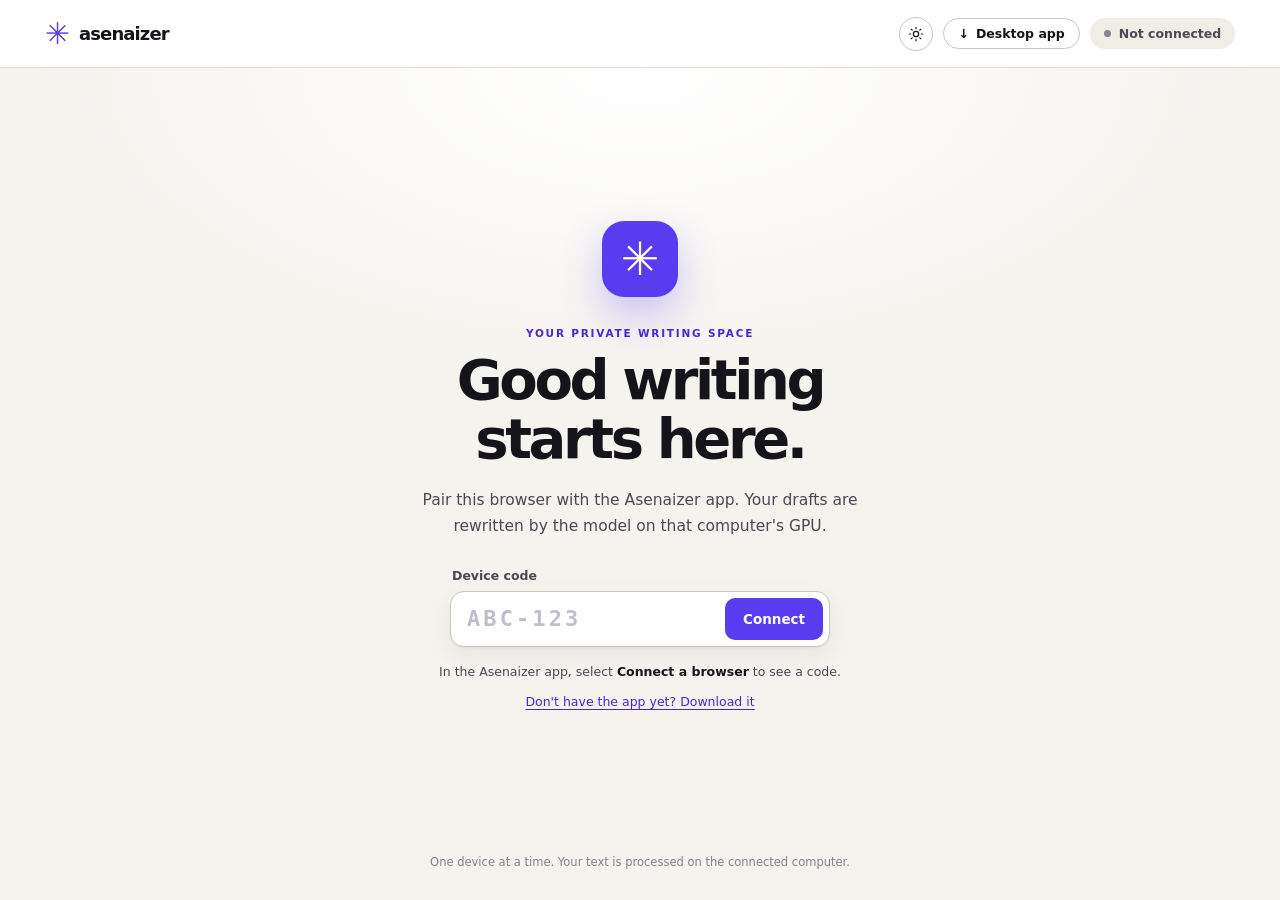
==== docs/index.html @ 54531449 "feat: Asenaizer web workspace, tray companion and local GPU bridge - Static site (docs/): code pairi" ====
<!doctype html>
<html lang="en">
<head>
  <meta charset="utf-8">
  <meta name="viewport" content="width=device-width, initial-scale=1">
  <meta name="color-scheme" content="light dark">
  <meta http-equiv="Content-Security-Policy" content="default-src 'none'; script-src 'self'; style-src 'self'; connect-src http://127.0.0.1:*; img-src 'self' data:; base-uri 'none'; form-action 'none'">
  <title>Asenaizer — A quieter way to rewrite</title>
  <meta name="description" content="A focused writing workspace powered by a model on your own device.">
  <script src="theme.js"></script>
  <link rel="stylesheet" href="style.css">
  <script src="app.js" defer></script>
</head>
<body>
  <header class="topbar">
    <a class="brand" href="./" aria-label="Asenaizer home"><span class="brand-symbol" aria-hidden="true">✳</span><span>asenaizer</span></a>
    <div class="top-actions"><button class="theme-toggle" id="theme-toggle" type="button" aria-label="Switch theme"><svg class="sun" viewBox="0 0 24 24" aria-hidden="true"><circle cx="12" cy="12" r="4"/><path d="M12 2v2M12 20v2M4.9 4.9l1.4 1.4M17.7 17.7l1.4 1.4M2 12h2M20 12h2M4.9 19.1l1.4-1.4M17.7 6.3l1.4-1.4"/></svg><svg class="moon" viewBox="0 0 24 24" aria-hidden="true"><path d="M20 14.5A8 8 0 0 1 9.5 4a8 8 0 1 0 10.5 10.5z"/></svg></button><button class="download-trigger" id="open-download" type="button" aria-haspopup="dialog" aria-label="Desktop app"><span aria-hidden="true">↓</span><span class="dl-text">Desktop app</span></button><div class="device-menu-wrap">
        <button class="connection-status" id="connection-status" type="button" aria-haspopup="menu" aria-expanded="false" aria-controls="device-menu"><span class="status-dot"></span><span id="connection-label">Not connected</span></button>
        <div id="device-menu" class="device-menu" role="menu" hidden>
          <p class="device-menu-head"><span>Connected device</span><strong id="device-name">—</strong></p>
          <button role="menuitem" id="disconnect" type="button">Disconnect</button>
          <button role="menuitem" id="pair-other" type="button">Connect another device</button>
          <button role="menuitem" id="forget-device" class="danger" type="button">Forget this device</button>
        </div>
      </div></div>
  </header>

  <main id="connect-screen" class="connect-screen">
    <div class="connect-content">
      <div class="connect-emblem" aria-hidden="true">✳</div>
      <p class="overline">YOUR PRIVATE WRITING SPACE</p>
      <h1>Good writing starts here.</h1>
      <p class="connect-lede">Pair this browser with the Asenaizer app. Your drafts are rewritten by the model on that computer's GPU.</p>
      <div id="reconnect-box" class="reconnect-box" hidden>
        <button id="reconnect" class="primary-button connect-button" type="button">Reconnect to <span id="reconnect-name">your device</span></button>
        <button id="use-other" class="text-button" type="button">Use a different device</button>
      </div>
      <form id="pair-form" class="pair-form" novalidate>
        <label for="pair-code" class="pair-label">Device code</label>
        <div class="pair-row">
          <input id="pair-code" name="code" autocomplete="off" autocapitalize="characters" spellcheck="false" maxlength="7" placeholder="ABC-123" aria-describedby="connect-message">
          <button id="connect" class="primary-button" type="submit">Connect</button>
        </div>
      </form>
      <p class="message" id="connect-message" role="status" aria-live="polite">In the Asenaizer app, select <b>Connect a browser</b> to see a code.</p>
      <button class="text-button get-app" id="get-app" type="button">Don't have the app yet? Download it</button>
    </div>
    <p class="connect-footnote">One device at a time. Your text is processed on the connected computer.</p>
  </main>

  <main id="workspace" class="workspace" hidden>
    <div class="workspace-heading"><div><p class="overline">WRITING WORKSPACE</p><h1>Rewrite</h1></div><button id="new-draft" class="subtle-button" type="button">New draft <span aria-hidden="true">＋</span></button></div>
    <div class="editor-grid">
      <section class="editor-panel draft-panel" aria-labelledby="draft-heading">
        <div class="panel-heading"><div><h2 id="draft-heading">Draft</h2></div><div class="panel-tools"><span id="word-count">0 words</span><button id="edit-draft" class="small-button" type="button" hidden>Edit draft</button></div></div>
        <div class="draft-body"><textarea id="draft" placeholder="Paste your draft or start writing here…" spellcheck="true" aria-label="Draft text"></textarea><div id="draft-diff" class="diff-text" aria-label="Draft with removed text highlighted" hidden></div></div>
        <div class="draft-footer">
          <div class="model-bar"><button id="model-trigger" class="model-trigger" type="button" aria-expanded="false" aria-controls="model-popover"><span class="model-trigger-icon" aria-hidden="true">✳</span><span id="selected-model">Choose a model</span><span class="chevron" aria-hidden="true">⌄</span></button><span class="model-hint" id="model-hint">Connect a model to rewrite</span></div>
          <div id="model-popover" class="model-popover" hidden><div class="popover-header"><div><strong>Models on this device</strong><span>Download once. Run locally.</span></div><button id="close-models" class="icon-button" type="button" aria-label="Close model menu">×</button></div><div id="model-list" class="model-list"></div><div id="download-progress" class="download-progress" hidden><div><span id="download-label">Downloading</span><span id="download-percent"></span></div><progress id="download-bar" max="100" value="0"></progress></div><p class="model-message" id="model-message" role="status" aria-live="polite"></p></div>
          <div class="footer-actions"><div class="composer-options"><span class="shortcut-hint">Type <kbd>/model</kbd> to switch model</span><details class="generation-settings"><summary>Generation settings</summary><div class="settings-content"><label>Max output <select id="output-limit"><option value="2048">2,048 tokens</option><option value="1024">1,024 tokens</option><option value="512">512 tokens</option></select></label><p>Temperature 1.0 · Top P 0.95 · Top K 0 · Min P 0<br>Model sampling stays fixed for reliable results.</p></div></details></div><div class="action-buttons"><button id="cancel" class="subtle-button" type="button" hidden>Stop</button><button id="rewrite" class="primary-button" type="button" disabled>Rewrite <span aria-hidden="true">↗</span></button></div></div>
        </div>
      </section>
      <section class="editor-panel result-panel" aria-labelledby="result-heading"><div class="panel-heading"><div><h2 id="result-heading">Result</h2></div><div class="panel-tools"><button id="copy" class="small-button" type="button" disabled>Copy</button></div></div><div class="result-body"><div id="result-placeholder" class="result-placeholder"><span class="placeholder-symbol" aria-hidden="true">✳</span><p>Your rewrite will appear here.</p><span>Changes will be highlighted as you review.</span></div><div id="result-diff" class="diff-text" aria-label="Result with added text highlighted" hidden></div></div><div class="result-footer"><p id="rewrite-message" class="message" role="status" aria-live="polite">Review numbers, dates, names, and claims before using a result.</p></div></section>
    </div>
    <p class="workspace-note">Each rewrite uses only the current draft. No previous text is sent to the model.</p>
  </main>
  <dialog id="download-dialog" class="download-dialog" aria-labelledby="download-title">
    <div class="dialog-head">
      <div><p class="overline">DESKTOP APP</p><h2 id="download-title">Run Asenaizer on your computer</h2></div>
      <button class="icon-button dialog-close" id="close-download" type="button" aria-label="Close">×</button>
    </div>
    <p class="dialog-lede">A small tray app runs the model on your GPU. The model loads only while this site is connected.</p>
    <div class="os-tabs" role="tablist" aria-label="Operating system">
      <button class="os-tab" id="os-windows" role="tab" type="button" aria-controls="panel-windows">Windows</button>
      <button class="os-tab" id="os-linux" role="tab" type="button" aria-controls="panel-linux">Linux</button>
    </div>
    <section class="os-panel" id="panel-windows" role="tabpanel" aria-labelledby="os-windows">
      <a class="primary-button download-button" href="https://github.com/KaanAlper/Asenaizer/releases/latest/download/Asenaizer-windows-x64-setup.exe">Download for Windows <span aria-hidden="true">↓</span></a>
      <p class="os-note">Windows 10 or 11, 64-bit. Installs for your user account, no administrator rights needed.</p>
    </section>
    <section class="os-panel" id="panel-linux" role="tabpanel" aria-labelledby="os-linux" hidden>
      <p class="os-step">Paste this into a terminal:</p>
      <div class="command"><code id="linux-command">curl -fsSL https://raw.githubusercontent.com/KaanAlper/Asenaizer/main/scripts/install-linux.sh | bash</code><button class="small-button" id="copy-command" type="button">Copy</button></div>
      <p class="os-note">Works on Debian, Ubuntu, Arch, Fedora and openSUSE. Missing system libraries are installed for you, and the app opens in your tray when it finishes.</p>
    </section>
    <p class="dialog-foot">After installing, come back and select <b>Connect this device</b>.</p>
  </dialog>
</body>
</html>
---- docs/style.css ----
/* Asenaizer — light, high-contrast workspace. Colors live in the tokens below. */
:root {
  color-scheme: light;
  --bg: #f5f3ee;
  --surface: #ffffff;
  --surface-2: #f0ede6;
  --ink: #16141b;
  --ink-2: #4b4855;
  --ink-3: #85818e;
  --line: #e3dfd6;
  --line-strong: #cdc7bb;
  --accent: #5a3cf0;
  --accent-hover: #4a2ee0;
  --accent-ink: #ffffff;
  --accent-soft: #ebe6ff;
  --accent-text: #4628d6;
  --ok: #0d8050;
  --ok-soft: #dcf3e6;
  --bad: #c0322b;
  --bad-soft: #fde5e3;
  --shadow: 0 1px 2px rgb(22 20 27 / .05), 0 8px 24px rgb(22 20 27 / .06);
  --shadow-pop: 0 2px 6px rgb(22 20 27 / .08), 0 24px 60px rgb(22 20 27 / .16);
  --panel-alt: #fdfcfa;
  --footer: #fbfaf7;
  --placeholder: #aaa5b2;
  --placeholder-strong: #c2bdcc;
  --symbol-soft: #c9c0f5;
  --del-text: #9a1e18;
  --del-line: #d4544d;
  --add-text: #0a5e3a;
  --glow: #ffffff;
  --code-bg: #1b1922;
  --code-btn: #2d2a37;
  --emblem-shadow: 0 18px 40px rgb(90 60 240 / .28);
  --radius: 14px;
  font-family: Inter, ui-sans-serif, system-ui, -apple-system, BlinkMacSystemFont, "Segoe UI", sans-serif;
  color: var(--ink);
  background: var(--bg);
  font-synthesis: none;
}
/* Warm dark theme: brown-tinted blacks and off-white ink instead of cold greys. */
:root[data-theme="dark"] {
  color-scheme: dark;
  --bg: #0c0a08;
  --surface: #171411;
  --surface-2: #221e1a;
  --ink: #f6f0e6;
  --ink-2: #c9bfb1;
  --ink-3: #8e8478;
  --line: #2c2620;
  --line-strong: #43392f;
  --accent: #a48bff;
  --accent-hover: #b6a1ff;
  --accent-ink: #120d24;
  --accent-soft: #2a2238;
  --accent-text: #c3b2ff;
  --ok: #5fd39a;
  --ok-soft: #12301f;
  --bad: #ff8a7d;
  --bad-soft: #3a1714;
  --shadow: 0 1px 2px rgb(0 0 0 / .4), 0 10px 30px rgb(0 0 0 / .35);
  --shadow-pop: 0 2px 8px rgb(0 0 0 / .5), 0 30px 70px rgb(0 0 0 / .6);
  --panel-alt: #1a1613;
  --footer: #13110e;
  --placeholder: #6f665c;
  --placeholder-strong: #4f473f;
  --symbol-soft: #4d3f75;
  --del-text: #ffb4aa;
  --del-line: #ff8a7d;
  --add-text: #a6f0c6;
  --glow: #2a1f14;
  --code-bg: #050403;
  --code-btn: #2a241e;
  --emblem-shadow: 0 18px 50px rgb(164 139 255 / .3);
}
@media (prefers-color-scheme: dark) {
  :root:not([data-theme="light"]) {
    color-scheme: dark;
    --bg: #0c0a08;
    --surface: #171411;
    --surface-2: #221e1a;
    --ink: #f6f0e6;
    --ink-2: #c9bfb1;
    --ink-3: #8e8478;
    --line: #2c2620;
    --line-strong: #43392f;
    --accent: #a48bff;
    --accent-hover: #b6a1ff;
    --accent-ink: #120d24;
    --accent-soft: #2a2238;
    --accent-text: #c3b2ff;
    --ok: #5fd39a;
    --ok-soft: #12301f;
    --bad: #ff8a7d;
    --bad-soft: #3a1714;
    --shadow: 0 1px 2px rgb(0 0 0 / .4), 0 10px 30px rgb(0 0 0 / .35);
    --shadow-pop: 0 2px 8px rgb(0 0 0 / .5), 0 30px 70px rgb(0 0 0 / .6);
    --panel-alt: #1a1613;
    --footer: #13110e;
    --placeholder: #6f665c;
    --placeholder-strong: #4f473f;
    --symbol-soft: #4d3f75;
    --del-text: #ffb4aa;
    --del-line: #ff8a7d;
    --add-text: #a6f0c6;
    --glow: #2a1f14;
    --code-bg: #050403;
    --code-btn: #2a241e;
    --emblem-shadow: 0 18px 50px rgb(164 139 255 / .3);
  }
}
* { box-sizing: border-box; }
body { margin: 0; min-height: 100vh; background: var(--bg); }
button, input, textarea { font: inherit; }
button { cursor: pointer; }
button:disabled { cursor: not-allowed; opacity: .45; }
[hidden] { display: none !important; }
button:focus-visible, input:focus-visible, textarea:focus-visible, summary:focus-visible, a:focus-visible {
  outline: 2px solid var(--accent); outline-offset: 2px;
}

/* Top bar */
.topbar { height: 68px; padding: 0 clamp(20px, 3.5vw, 60px); display: flex; align-items: center; justify-content: space-between; background: var(--surface); border-bottom: 1px solid var(--line); }
.brand { display: inline-flex; align-items: center; gap: 10px; color: var(--ink); text-decoration: none; font-size: 18px; font-weight: 700; letter-spacing: -.05em; }
.brand-symbol { color: var(--accent); font-size: 30px; line-height: 1; font-weight: 400; }
.top-actions { display: flex; align-items: center; gap: 10px; }
.download-trigger { display: inline-flex; align-items: center; gap: 7px; border: 1px solid var(--line-strong); border-radius: 999px; background: var(--surface); color: var(--ink); padding: 7px 14px; font-size: 12.5px; font-weight: 600; transition: border-color .15s, background .15s; }
.download-trigger:hover { border-color: var(--ink); }
.theme-toggle { display: grid; place-items: center; width: 34px; height: 34px; padding: 0; border: 1px solid var(--line-strong); border-radius: 50%; background: var(--surface); color: var(--ink); transition: border-color .15s, transform .15s; }
.theme-toggle:hover { border-color: var(--ink); }
.theme-toggle:active { transform: scale(.94); }
.theme-toggle svg { width: 16px; height: 16px; fill: none; stroke: currentColor; stroke-width: 1.8; stroke-linecap: round; stroke-linejoin: round; }
.theme-toggle .moon, :root[data-theme="dark"] .theme-toggle .sun { display: none; }
:root[data-theme="dark"] .theme-toggle .moon { display: block; }
.device-menu-wrap { position: relative; }
.connection-status { display: inline-flex; align-items: center; gap: 8px; border: 1px solid transparent; border-radius: 999px; background: var(--surface-2); color: var(--ink-2); padding: 7px 13px; font-size: 12.5px; font-weight: 600; max-width: 220px; }
.connection-status > span:last-child { overflow: hidden; text-overflow: ellipsis; white-space: nowrap; }
.connection-status:disabled { opacity: 1; cursor: default; }
.connection-status:not(:disabled):hover { border-color: var(--line-strong); }
.status-dot { flex: none; width: 7px; height: 7px; border-radius: 50%; background: var(--ink-3); }
.connection-status.connected { background: var(--ok-soft); color: var(--ok); }
.connection-status.connected .status-dot { background: var(--ok); box-shadow: 0 0 0 3px rgb(13 128 80 / .18); }
.device-menu { position: absolute; right: 0; top: calc(100% + 8px); z-index: 20; width: 240px; padding: 6px; background: var(--surface); border: 1px solid var(--line); border-radius: 12px; box-shadow: var(--shadow-pop); }
.device-menu-head { margin: 0 0 4px; padding: 8px 10px 10px; border-bottom: 1px solid var(--line); }
.device-menu-head span { display: block; color: var(--ink-3); font-size: 11px; font-weight: 600; }
.device-menu-head strong { display: block; margin-top: 3px; font-size: 13.5px; overflow: hidden; text-overflow: ellipsis; white-space: nowrap; }
.device-menu button { display: block; width: 100%; text-align: left; border: 0; border-radius: 7px; background: none; color: var(--ink); padding: 9px 10px; font-size: 13px; }
.device-menu button:hover { background: var(--surface-2); }
.device-menu button.danger { color: var(--bad); }
.text-button { border: 0; background: none; color: var(--ink-2); font-size: 12.5px; padding: 8px; }
.text-button:hover { color: var(--ink); }

/* Connect screen */
.connect-screen { min-height: calc(100vh - 68px); display: grid; place-items: center; position: relative; padding: 40px 24px 70px;
  background: radial-gradient(70% 55% at 50% 0%, var(--glow) 0%, transparent 70%), var(--bg); }
.connect-content { width: min(100%, 520px); text-align: center; }
.connect-emblem { width: 76px; height: 76px; margin: 0 auto 30px; display: grid; place-items: center; border-radius: 22px; background: var(--accent); color: var(--accent-ink); font-size: 46px; box-shadow: var(--emblem-shadow); }
.overline { margin: 0 0 12px; color: var(--accent-text); letter-spacing: .17em; font-size: 10.5px; font-weight: 750; }
.connect-content h1 { margin: 0; font-size: clamp(37px, 5vw, 56px); letter-spacing: -.06em; line-height: 1.05; font-weight: 700; color: var(--ink); }
.connect-lede { color: var(--ink-2); font-size: 15.5px; line-height: 1.7; max-width: 440px; margin: 18px auto 28px; }
.pair-form { width: min(100%, 380px); margin: 0 auto; text-align: left; }
.pair-label { display: block; margin: 0 0 8px 2px; color: var(--ink-2); font-size: 12.5px; font-weight: 600; }
.pair-row { display: flex; gap: 8px; padding: 6px; border: 1.5px solid var(--line-strong); border-radius: 14px; background: var(--surface); box-shadow: var(--shadow); transition: border-color .15s, box-shadow .15s; }
.pair-row:focus-within { border-color: var(--accent); box-shadow: 0 0 0 4px rgb(90 60 240 / .14); }
.pair-row input { flex: 1; min-width: 0; border: 0; outline: none; background: none; color: var(--ink); padding: 0 10px; font: 700 22px/1 ui-monospace, SFMono-Regular, Menlo, monospace; letter-spacing: .14em; text-transform: uppercase; }
.pair-row input::placeholder { color: var(--placeholder-strong); }
.reconnect-box { display: grid; justify-items: center; gap: 6px; }
.primary-button { display: inline-flex; align-items: center; justify-content: center; gap: 14px; border: 0; border-radius: 10px; background: var(--accent); color: var(--accent-ink); padding: 11px 18px; font-size: 13.5px; font-weight: 700; min-height: 42px; transition: background-color .16s, transform .16s, box-shadow .16s; }
.primary-button:hover:not(:disabled) { background: var(--accent-hover); box-shadow: 0 6px 18px rgb(90 60 240 / .3); }
.primary-button:active:not(:disabled) { transform: scale(.98); }
.connect-button { min-width: 220px; }
.message { color: var(--ink-2); font-size: 12.5px; line-height: 1.5; }
.message b { color: var(--ink); }
.message.error, .model-message.error { color: var(--bad); }
.message.good, .model-message.good { color: var(--ok); }
.connect-content > .message { margin: 16px 0 0; }
.get-app { margin-top: 4px; color: var(--accent-text); text-decoration: underline; text-underline-offset: 3px; }
.get-app:hover { color: var(--accent-hover); }
.connect-footnote { position: absolute; bottom: 20px; left: 0; right: 0; text-align: center; font-size: 11.5px; color: var(--ink-3); }

/* Workspace */
.workspace { max-width: 1710px; margin: auto; padding: 34px clamp(20px, 3.5vw, 60px) 24px; min-height: calc(100vh - 68px); display: flex; flex-direction: column; }
.workspace-heading { display: flex; align-items: end; justify-content: space-between; margin-bottom: 24px; }
.workspace-heading .overline { margin-bottom: 5px; }
.workspace-heading h1 { font-size: 32px; line-height: 1; letter-spacing: -.055em; font-weight: 700; margin: 0; }
.subtle-button, .small-button, .icon-button { background: transparent; border: 1px solid transparent; color: var(--ink-2); }
.subtle-button { font-size: 12.5px; font-weight: 600; padding: 8px 12px; border-radius: 8px; border-color: var(--line-strong); background: var(--surface); }
.subtle-button:hover, .small-button:hover:not(:disabled), .icon-button:hover { background: var(--surface-2); color: var(--ink); }
.editor-grid { display: grid; grid-template-columns: 1fr 1fr; gap: 16px; flex: 1; min-height: 0; }
.editor-panel { display: flex; flex-direction: column; min-height: 540px; height: calc(100vh - 207px); max-height: 1100px; border: 1px solid var(--line); border-radius: var(--radius); background: var(--surface); box-shadow: var(--shadow); overflow: visible; }
.result-panel { background: var(--panel-alt); }
.panel-heading { height: 56px; flex: none; display: flex; align-items: center; justify-content: space-between; padding: 0 20px; border-bottom: 1px solid var(--line); }
.panel-heading > div:first-child { display: flex; align-items: center; gap: 10px; }
.panel-index { font-size: 10px; color: var(--ink-3); font-weight: 700; }
.panel-heading h2 { font-size: 15px; font-weight: 700; letter-spacing: -.02em; margin: 0; }
.panel-tools { display: flex; align-items: center; gap: 9px; color: var(--ink-3); font-size: 11.5px; }
.small-button { font-size: 11.5px; font-weight: 600; border-color: var(--line-strong); border-radius: 7px; padding: 6px 11px; background: var(--surface); color: var(--ink); }
.draft-body, .result-body { flex: 1; min-height: 0; overflow: auto; }
.draft-body textarea { display: block; width: 100%; height: 100%; min-height: 100%; resize: none; outline: none; border: 0; background: transparent; color: var(--ink); padding: 24px 27px; font-size: 15.5px; line-height: 1.8; }
.draft-body textarea::placeholder { color: var(--placeholder); }
.diff-text { padding: 24px 27px; color: var(--ink); font-size: 15.5px; line-height: 1.8; white-space: pre-wrap; overflow-wrap: anywhere; }
.diff-text mark { border-radius: 3px; padding: 1px 0; color: inherit; }
.draft-diff mark { background: var(--bad-soft); color: var(--del-text); text-decoration: line-through; text-decoration-color: var(--del-line); }
.result-diff mark { background: var(--ok-soft); color: var(--add-text); }
.draft-footer { border-top: 1px solid var(--line); padding: 13px 17px 15px; position: relative; flex: none; background: var(--footer); border-radius: 0 0 var(--radius) var(--radius); }
.model-bar { display: flex; align-items: center; gap: 12px; }
.model-trigger { display: inline-flex; align-items: center; gap: 9px; border: 1px solid var(--line-strong); border-radius: 9px; background: var(--surface); color: var(--ink); font-size: 12.5px; font-weight: 650; padding: 8px 11px; max-width: 240px; }
.model-trigger:hover { border-color: var(--accent); }
.model-trigger-icon { font-size: 15px; color: var(--accent); }
.chevron { font-size: 15px; color: var(--ink-3); margin-left: 8px; }
.model-hint { font-size: 12px; color: var(--ink-3); white-space: nowrap; overflow: hidden; text-overflow: ellipsis; }
.footer-actions { display: flex; align-items: center; justify-content: space-between; gap: 10px; margin-top: 11px; }
.composer-options { display: flex; align-items: center; gap: 17px; }
.shortcut-hint { color: var(--ink-3); font-size: 11.5px; }
.shortcut-hint kbd { font: inherit; color: var(--ink); background: var(--surface-2); border: 1px solid var(--line); border-radius: 4px; padding: 1px 5px; }
.action-buttons { display: flex; align-items: center; gap: 9px; }
.generation-settings { position: relative; color: var(--ink-2); font-size: 11.5px; }
.generation-settings summary { cursor: pointer; list-style: none; }
.generation-settings summary::-webkit-details-marker { display: none; }
.generation-settings summary:hover { color: var(--ink); }
.settings-content { position: absolute; bottom: calc(100% + 13px); left: 0; width: 280px; padding: 15px; background: var(--surface); border: 1px solid var(--line); border-radius: 10px; box-shadow: var(--shadow-pop); z-index: 4; }
.settings-content label { display: flex; align-items: center; justify-content: space-between; gap: 10px; color: var(--ink); }
.settings-content select { background: var(--surface); color: var(--ink); border: 1px solid var(--line-strong); border-radius: 6px; padding: 5px; font-size: 11.5px; }
.settings-content p { color: var(--ink-2); line-height: 1.6; margin: 11px 0 0; }

/* Model menu */
.model-popover { position: absolute; z-index: 5; bottom: calc(100% - 1px); left: 17px; width: min(425px, calc(100vw - 40px)); max-height: min(510px, 75vh); overflow: auto; background: var(--surface); border: 1px solid var(--line); border-radius: 12px; box-shadow: var(--shadow-pop); padding: 14px; }
.popover-header { display: flex; justify-content: space-between; align-items: start; border-bottom: 1px solid var(--line); padding: 1px 2px 12px; }
.popover-header strong, .popover-header span { display: block; }
.popover-header strong { font-size: 13.5px; }
.popover-header span { font-size: 11.5px; color: var(--ink-3); margin-top: 4px; }
.icon-button { font-size: 21px; line-height: 1; padding: 0 6px; border-radius: 6px; }
.model-list { display: grid; gap: 3px; padding-top: 8px; }
.model-row { display: flex; align-items: center; justify-content: space-between; gap: 12px; padding: 9px 8px; border-radius: 8px; }
.model-row.selected { background: var(--accent-soft); }
.model-row-main { min-width: 0; }
.model-row-title { display: flex; align-items: center; gap: 7px; font-size: 12.5px; font-weight: 700; }
.model-row-title .model-size { color: var(--ink-3); font-size: 11.5px; font-weight: 500; }
.model-row-desc { font-size: 11.5px; color: var(--ink-2); margin-top: 3px; }
.model-row-actions { display: flex; align-items: center; gap: 4px; }
.model-row-actions button { background: var(--surface); border: 1px solid var(--line-strong); color: var(--ink); border-radius: 7px; font-size: 11.5px; font-weight: 600; padding: 6px 9px; }
.model-row-actions button:hover:not(:disabled) { border-color: var(--ink); }
.model-row-actions button.delete { color: var(--bad); }
.model-row-actions button:disabled { opacity: .45; }
.download-progress { border-top: 1px solid var(--line); margin: 8px 2px 0; padding-top: 12px; }
.download-progress > div { display: flex; justify-content: space-between; gap: 10px; color: var(--ink-2); font-size: 11.5px; }
.download-progress progress { display: block; width: 100%; height: 6px; margin-top: 9px; accent-color: var(--accent); }
.model-message { margin: 8px 2px 0; color: var(--ink-2); font-size: 11.5px; }

/* Result */
.result-body { position: relative; }
.result-placeholder { height: 100%; display: flex; flex-direction: column; align-items: center; justify-content: center; text-align: center; color: var(--ink-3); }
.placeholder-symbol { font-size: 36px; color: var(--symbol-soft); }
.result-placeholder p { font-size: 15px; color: var(--ink-2); margin: 13px 0 5px; }
.result-placeholder > span:last-child { font-size: 12.5px; }
.result-footer { min-height: 71px; display: flex; align-items: center; padding: 0 21px; border-top: 1px solid var(--line); }
.result-footer .message { margin: 0; }
.workspace-note { color: var(--ink-3); text-align: center; font-size: 11.5px; margin: 16px 0 0; }

/* Desktop app dialog */
.get-app, .download-trigger { font-family: inherit; }
.download-dialog { width: min(480px, calc(100vw - 32px)); padding: 24px; border: 1px solid var(--line); border-radius: 16px; background: var(--surface); color: var(--ink); box-shadow: var(--shadow-pop); }
.download-dialog::backdrop { background: rgb(22 20 27 / .38); backdrop-filter: blur(3px); }
.download-dialog[open] { animation: dialog-in .18s cubic-bezier(.2, .8, .2, 1); }
@keyframes dialog-in { from { opacity: 0; transform: translateY(6px) scale(.98); } }
.dialog-head { display: flex; justify-content: space-between; align-items: flex-start; gap: 16px; }
.dialog-head .overline { margin: 0 0 6px; }
.dialog-head h2 { margin: 0; font-size: 21px; letter-spacing: -.035em; }
.dialog-lede { color: var(--ink-2); font-size: 13.5px; line-height: 1.55; margin: 10px 0 18px; }
.os-tabs { display: grid; grid-template-columns: 1fr 1fr; gap: 3px; padding: 3px; border-radius: 10px; background: var(--surface-2); margin-bottom: 16px; }
.os-tab { border: 0; border-radius: 7px; background: none; color: var(--ink-2); padding: 8px 0; font-size: 13px; font-weight: 600; font-family: inherit; }
.os-tab[aria-selected="true"] { background: var(--surface); color: var(--ink); box-shadow: 0 1px 3px rgb(22 20 27 / .12); }
.download-button { width: 100%; justify-content: space-between; text-decoration: none; }
.os-step { margin: 0 0 8px; color: var(--ink); font-size: 13px; font-weight: 600; }
.command { display: flex; align-items: center; gap: 8px; padding: 8px 8px 8px 12px; border-radius: 10px; background: var(--code-bg); }
.command code { flex: 1; min-width: 0; overflow-x: auto; white-space: nowrap; font: 12.5px ui-monospace, SFMono-Regular, Menlo, monospace; color: #e9e4ff; scrollbar-width: none; }
.command .small-button { background: var(--code-btn); border-color: var(--code-btn); color: #fff; }
.command .small-button:hover { background: #3a3647; color: #fff; }
.os-note { color: var(--ink-2); font-size: 12.5px; line-height: 1.55; margin: 12px 0 0; }
.dialog-foot { margin: 20px 0 0; padding-top: 14px; border-top: 1px solid var(--line); color: var(--ink-2); font-size: 13px; }
.dialog-foot b { color: var(--ink); }

@media (max-width: 800px) {
  .topbar { height: 60px; }
  .workspace { padding: 23px 16px 30px; }
  .workspace-heading { margin-bottom: 18px; }
  .editor-grid { grid-template-columns: 1fr; gap: 12px; }
  .editor-panel { height: auto; min-height: 0; }
  .draft-panel { min-height: 390px; }
  .draft-body, .draft-body textarea { min-height: 280px; }
  .result-panel { min-height: 340px; }
  .result-body { min-height: 250px; }
  .shortcut-hint { display: none; }
  .composer-options { gap: 0; }
  .workspace-note { margin: 16px 0; }
}
@media (max-width: 560px) {
  .topbar { padding: 0 14px; }
  .brand { font-size: 16px; }
  .brand-symbol { font-size: 26px; }
  .top-actions { gap: 6px; }
  .download-trigger { width: 34px; height: 34px; padding: 0; justify-content: center; }
  .download-trigger .dl-text { display: none; }
  .connection-status { max-width: 132px; padding: 7px 11px; font-size: 12px; }
  .connect-footnote { padding: 0 16px; }
}
@media (max-width: 460px) {
  .panel-heading { padding: 0 14px; }
  .diff-text, .draft-body textarea { padding: 20px 18px; }
  .model-hint { display: none; }
  .model-row { align-items: start; }
  .model-row-actions { flex-wrap: wrap; justify-content: end; }
  .connect-content h1 { font-size: 40px; }
  .pair-row input { font-size: 18px; }
}
@media (prefers-reduced-motion: reduce) {
  *, *::before, *::after { animation: none !important; transition: none !important; }
}
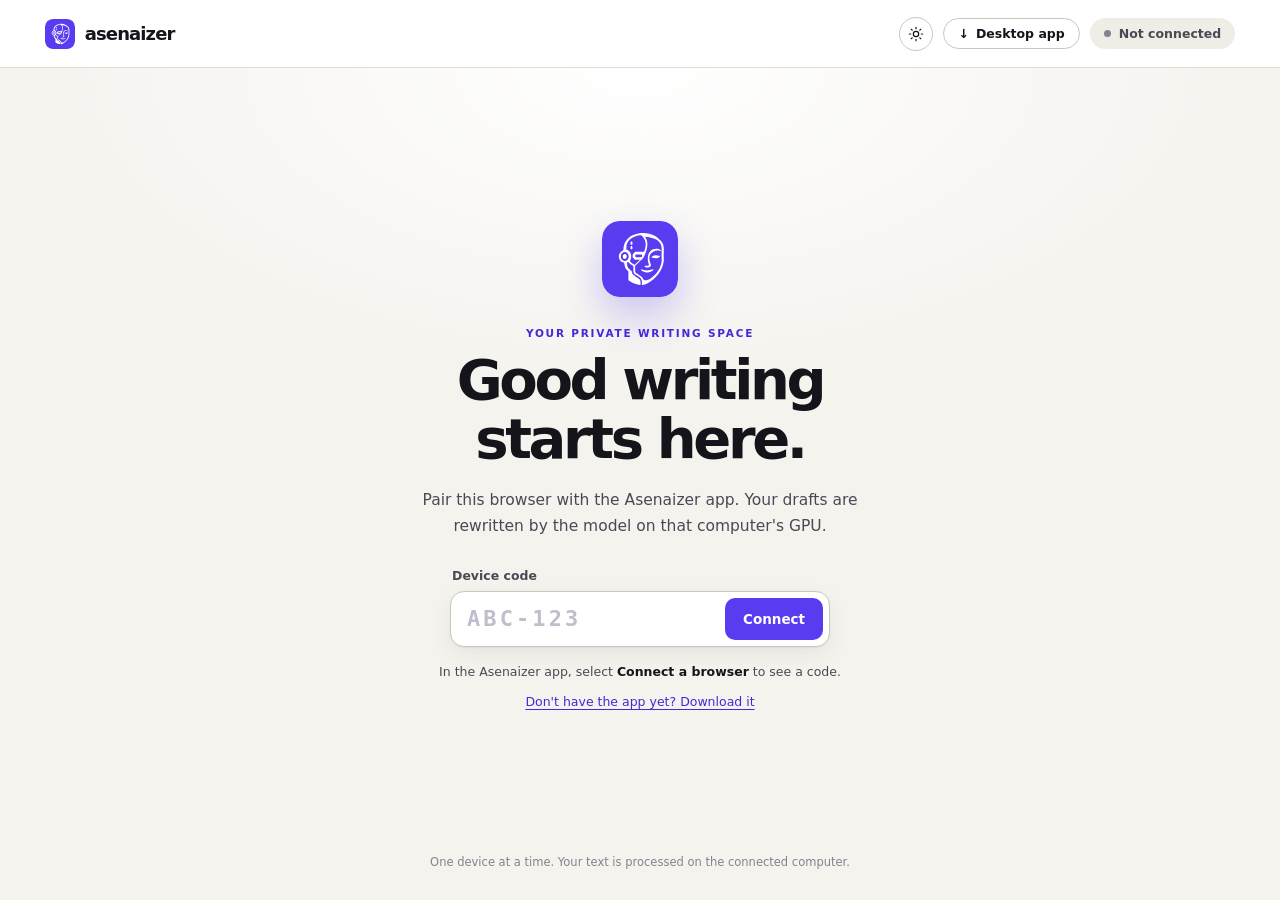
==== commit 528f65d9: "feat: app icon, Windows installer and a combined release workflow - App icon from the user's half-ro" ====
--- a/docs/index.html
+++ b/docs/index.html
@@ -7,13 +7,15 @@
   <meta http-equiv="Content-Security-Policy" content="default-src 'none'; script-src 'self'; style-src 'self'; connect-src http://127.0.0.1:*; img-src 'self' data:; base-uri 'none'; form-action 'none'">
   <title>Asenaizer — A quieter way to rewrite</title>
   <meta name="description" content="A focused writing workspace powered by a model on your own device.">
+  <link rel="icon" href="favicon.svg" type="image/svg+xml">
+  <link rel="apple-touch-icon" href="apple-touch-icon.png">
   <script src="theme.js"></script>
   <link rel="stylesheet" href="style.css">
   <script src="app.js" defer></script>
 </head>
 <body>
   <header class="topbar">
-    <a class="brand" href="./" aria-label="Asenaizer home"><span class="brand-symbol" aria-hidden="true">✳</span><span>asenaizer</span></a>
+    <a class="brand" href="./" aria-label="Asenaizer home"><img class="brand-symbol" src="favicon.svg" alt="" width="30" height="30"><span>asenaizer</span></a>
     <div class="top-actions"><button class="theme-toggle" id="theme-toggle" type="button" aria-label="Switch theme"><svg class="sun" viewBox="0 0 24 24" aria-hidden="true"><circle cx="12" cy="12" r="4"/><path d="M12 2v2M12 20v2M4.9 4.9l1.4 1.4M17.7 17.7l1.4 1.4M2 12h2M20 12h2M4.9 19.1l1.4-1.4M17.7 6.3l1.4-1.4"/></svg><svg class="moon" viewBox="0 0 24 24" aria-hidden="true"><path d="M20 14.5A8 8 0 0 1 9.5 4a8 8 0 1 0 10.5 10.5z"/></svg></button><button class="download-trigger" id="open-download" type="button" aria-haspopup="dialog" aria-label="Desktop app"><span aria-hidden="true">↓</span><span class="dl-text">Desktop app</span></button><div class="device-menu-wrap">
         <button class="connection-status" id="connection-status" type="button" aria-haspopup="menu" aria-expanded="false" aria-controls="device-menu"><span class="status-dot"></span><span id="connection-label">Not connected</span></button>
         <div id="device-menu" class="device-menu" role="menu" hidden>
@@ -27,7 +29,7 @@
 
   <main id="connect-screen" class="connect-screen">
     <div class="connect-content">
-      <div class="connect-emblem" aria-hidden="true">✳</div>
+      <img class="connect-emblem" src="favicon.svg" alt="" width="76" height="76">
       <p class="overline">YOUR PRIVATE WRITING SPACE</p>
       <h1>Good writing starts here.</h1>
       <p class="connect-lede">Pair this browser with the Asenaizer app. Your drafts are rewritten by the model on that computer's GPU.</p>
--- a/docs/style.css
+++ b/docs/style.css
@@ -122,7 +122,7 @@
 /* Top bar */
 .topbar { height: 68px; padding: 0 clamp(20px, 3.5vw, 60px); display: flex; align-items: center; justify-content: space-between; background: var(--surface); border-bottom: 1px solid var(--line); }
 .brand { display: inline-flex; align-items: center; gap: 10px; color: var(--ink); text-decoration: none; font-size: 18px; font-weight: 700; letter-spacing: -.05em; }
-.brand-symbol { color: var(--accent); font-size: 30px; line-height: 1; font-weight: 400; }
+.brand-symbol { width: 30px; height: 30px; border-radius: 8px; }
 .top-actions { display: flex; align-items: center; gap: 10px; }
 .download-trigger { display: inline-flex; align-items: center; gap: 7px; border: 1px solid var(--line-strong); border-radius: 999px; background: var(--surface); color: var(--ink); padding: 7px 14px; font-size: 12.5px; font-weight: 600; transition: border-color .15s, background .15s; }
 .download-trigger:hover { border-color: var(--ink); }
@@ -154,7 +154,7 @@
 .connect-screen { min-height: calc(100vh - 68px); display: grid; place-items: center; position: relative; padding: 40px 24px 70px;
   background: radial-gradient(70% 55% at 50% 0%, var(--glow) 0%, transparent 70%), var(--bg); }
 .connect-content { width: min(100%, 520px); text-align: center; }
-.connect-emblem { width: 76px; height: 76px; margin: 0 auto 30px; display: grid; place-items: center; border-radius: 22px; background: var(--accent); color: var(--accent-ink); font-size: 46px; box-shadow: var(--emblem-shadow); }
+.connect-emblem { display: block; width: 76px; height: 76px; margin: 0 auto 30px; border-radius: 18px; box-shadow: var(--emblem-shadow); }
 .overline { margin: 0 0 12px; color: var(--accent-text); letter-spacing: .17em; font-size: 10.5px; font-weight: 750; }
 .connect-content h1 { margin: 0; font-size: clamp(37px, 5vw, 56px); letter-spacing: -.06em; line-height: 1.05; font-weight: 700; color: var(--ink); }
 .connect-lede { color: var(--ink-2); font-size: 15.5px; line-height: 1.7; max-width: 440px; margin: 18px auto 28px; }
@@ -297,7 +297,7 @@
 @media (max-width: 560px) {
   .topbar { padding: 0 14px; }
   .brand { font-size: 16px; }
-  .brand-symbol { font-size: 26px; }
+  .brand-symbol { width: 26px; height: 26px; }
   .top-actions { gap: 6px; }
   .download-trigger { width: 34px; height: 34px; padding: 0; justify-content: center; }
   .download-trigger .dl-text { display: none; }
